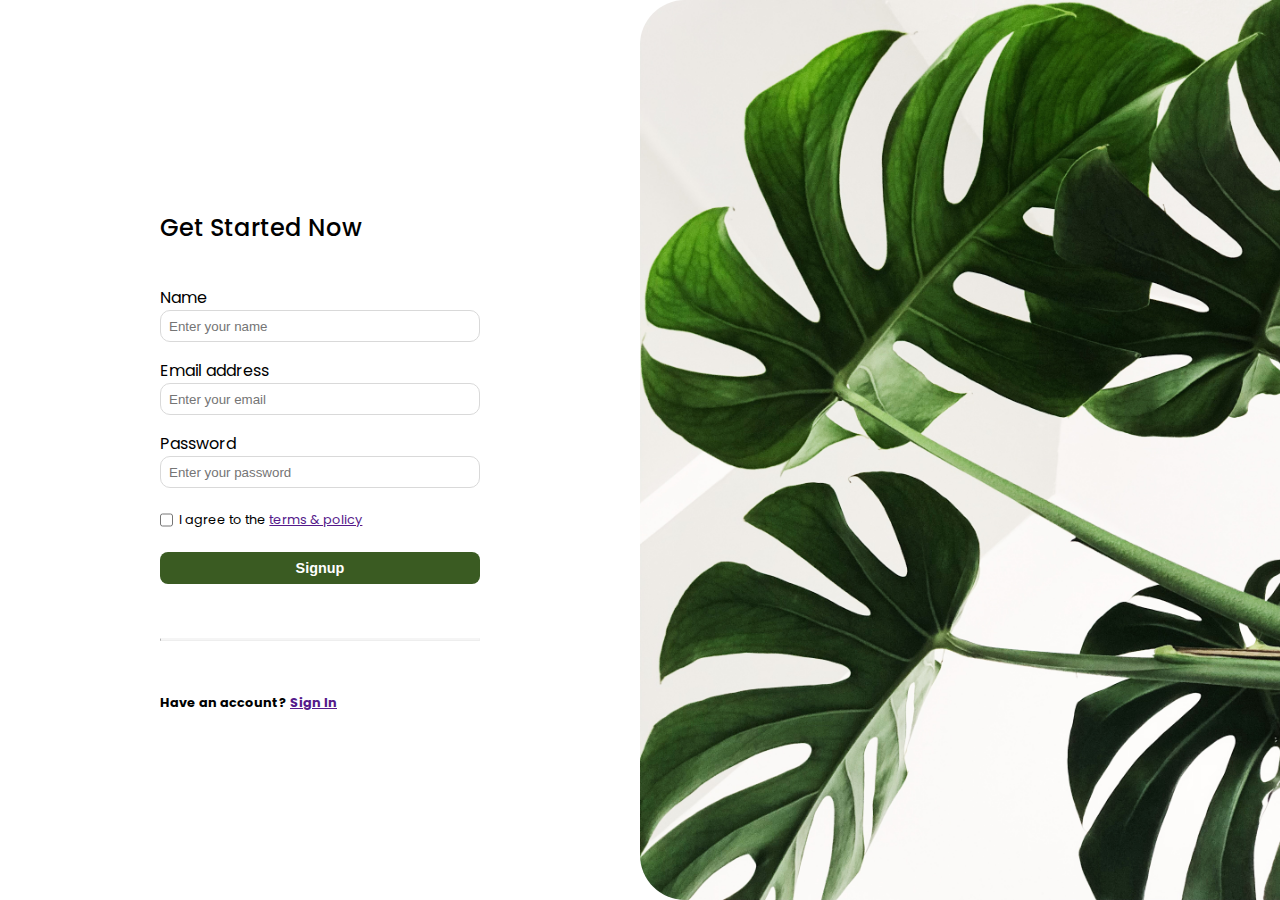
==== index.html @ bd4b45c3 "initial commit" ====
<!DOCTYPE html>
<html lang="en">
  <!-- 
    Design by Bhakthi Manjari 
        https://www.uxcrush.com/figma-desktop-signup-login-page/
    -->
  <head>
    <meta charset="UTF-8" />
    <meta http-equiv="X-UA-Compatible" content="IE=edge" />
    <meta name="viewport" content="width=device-width, initial-scale=1.0" />
    <link rel="preconnect" href="https://fonts.googleapis.com" />
    <link rel="preconnect" href="https://fonts.gstatic.com" crossorigin />
    <link
      href="https://fonts.googleapis.com/css2?family=Poppins:wght@500&display=swap"
      rel="stylesheet"
    />
    <link rel="stylesheet" href="style.css" />
    <title>Login Page</title>
  </head>
  <body>
    <main>
      <div class="login-container">
        <div class="login">
          <h1>Get Started Now</h1>
          <form>
            <div class="text-input">
              <label for="name">Name</label>
              <input
                type="text"
                id="name"
                name="name"
                placeholder="Enter your name"
              />
            </div>
            <div class="text-input">
              <label for="email">Email address</label>
              <input
                type="text"
                id="email"
                name="email"
                placeholder="Enter your email"
              />
            </div>
            <div class="text-input">
              <label for="password">Password</label>
              <input
                type="password"
                id="password"
                name="password"
                placeholder="Enter your password"
              />
            </div>
            <div class="checkbox-container" id="checkbox-terms">
              <input type="checkbox" id="agree-terms" name="agree-terms" />
              <label for="agree-terms"
                >I agree to the <a href="">terms & policy</a></label
              >
            </div>
            <div class="checkbox-container" id="checkbox-remember">
              <input type="checkbox" id="remember-me" name="remember-me" />
              <label for="remember-me">Remember for 30 days</label>
            </div>
            <input class="signup-button" type="submit" value="Signup" />
          </form>
          <div class="alternatives">
            <div class="divider">
              <hr />
            </div>
            <div class="signin-options">
              <div class="signin-google"></div>
              <div class="signin-apple"></div>
              <h2>Have an account? <a href="">Sign In</a></h2>
            </div>
          </div>
        </div>
      </div>
      <div class="side-image"></div>
    </main>
  </body>
</html>
---- style.css ----
* {
  margin: 0;
  padding: 0;
  box-sizing: border-box;
}

:root {
  background-color: #ffffff;
  font-family: "Poppins", sans-serif;
}
input {
  display: block;
  width: 100%;
}

input {
  border: 1px solid #d9d9d9;
  border-radius: 10px;
  height: 2rem;
  padding-left: 0.5rem;
}

.checkbox-container {
  display: flex;
  align-items: center;
  gap: 0.4rem;
  font-size: 0.8rem;
}

.checkbox-container > input {
  display: inline;
  width: auto;
}

main {
  display: flex;
  justify-content: space-between;
}

.login-container {
  display: flex;
  justify-content: center;
  align-items: center;
  flex: 1;
}

.side-image {
  width: 50vw;
  height: 100vh;
  background-size: cover;
  background-position: left;
  background-image: url("./plant.jpg");
  border-radius: 45px 0 0 45px;
  /* background-size: 50 */
}

.login {
  width: 20rem;
  height: 30rem;
}

.login > form {
  display: flex;
  flex-direction: column;
  justify-content: space-around;
  gap: 1rem;
}

.login > h1 {
  font-size: 1.5rem;
  font-weight: 500;
  margin-bottom: 2.5rem;
}

.text-input {
  width: 100%;
}

#checkbox-remember {
  display: none;
}

.signup-button {
  font-size: 0.9rem;
  font-weight: bold;
  color: #ffffff;
  background-color: #3a5b22;
  border-radius: 0.5rem;
  padding: 0.3rem;
  border: none;
  cursor: pointer;
}

.alternatives {
  height: 8rem;
  display: flex;
  flex-direction: column;
}

.alternatives > .divider {
  flex: 1;
  height: 5rem;
  display: flex;
  flex-direction: column;
  justify-content: center;
}
.divider > hr {
  border-top: 2px solid #f5f5f5;
}

.signin-options > h2 {
  font-size: 0.8rem;
}
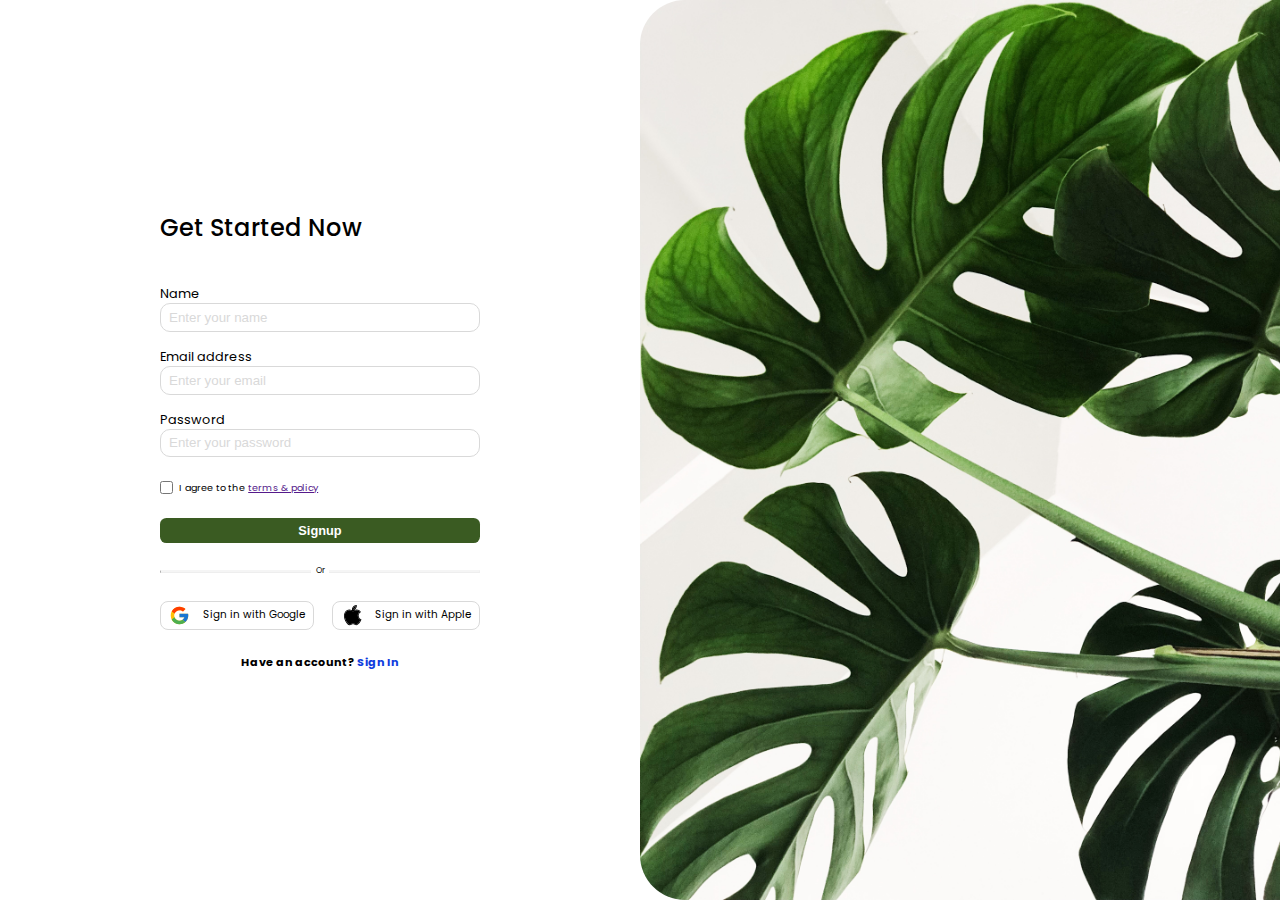
==== commit 3b30d224: "add signin options" ====
--- a/index.html
+++ b/index.html
@@ -65,12 +65,21 @@
           <div class="alternatives">
             <div class="divider">
               <hr />
+              <div class="hr-text-container">
+                <div class="hr-text">Or</div>
+              </div>
             </div>
             <div class="signin-options">
-              <div class="signin-google"></div>
-              <div class="signin-apple"></div>
-              <h2>Have an account? <a href="">Sign In</a></h2>
+              <div class="signin-google signin-button">
+                <img src="icons8-google 1.svg" />
+                Sign in with Google
+              </div>
+              <div class="signin-apple signin-button">
+                <img src="icons8-apple-logo 1.svg" />
+                Sign in with Apple
+              </div>
             </div>
+            <h2>Have an account? <a href="">Sign In</a></h2>
           </div>
         </div>
       </div>
--- a/style.css
+++ b/style.css
@@ -8,28 +8,21 @@
   background-color: #ffffff;
   font-family: "Poppins", sans-serif;
 }
-input {
-  display: block;
-  width: 100%;
-}
 
 input {
   border: 1px solid #d9d9d9;
   border-radius: 10px;
-  height: 2rem;
+  height: 1.8rem;
+  width: 100%;
   padding-left: 0.5rem;
 }
 
-.checkbox-container {
-  display: flex;
-  align-items: center;
-  gap: 0.4rem;
-  font-size: 0.8rem;
+input::placeholder {
+  color: #d9d9d9;
 }
 
-.checkbox-container > input {
-  display: inline;
-  width: auto;
+input[type="checkbox"] {
+  width: 0.8rem;
 }
 
 main {
@@ -42,6 +35,7 @@
   justify-content: center;
   align-items: center;
   flex: 1;
+  height: 100vh;
 }
 
 .side-image {
@@ -51,19 +45,11 @@
   background-position: left;
   background-image: url("./plant.jpg");
   border-radius: 45px 0 0 45px;
-  /* background-size: 50 */
 }
 
 .login {
   width: 20rem;
   height: 30rem;
-}
-
-.login > form {
-  display: flex;
-  flex-direction: column;
-  justify-content: space-around;
-  gap: 1rem;
 }
 
 .login > h1 {
@@ -72,8 +58,19 @@
   margin-bottom: 2.5rem;
 }
 
-.text-input {
-  width: 100%;
+.login > form {
+  display: flex;
+  flex-direction: column;
+  justify-content: space-around;
+  gap: 1rem;
+  font-size: 0.8rem;
+}
+
+.checkbox-container {
+  display: flex;
+  align-items: center;
+  gap: 0.4rem;
+  font-size: 0.6rem;
 }
 
 #checkbox-remember {
@@ -81,14 +78,18 @@
 }
 
 .signup-button {
-  font-size: 0.9rem;
+  font-size: 0.8rem;
   font-weight: bold;
   color: #ffffff;
   background-color: #3a5b22;
-  border-radius: 0.5rem;
-  padding: 0.3rem;
+  border-radius: 0.4rem;
   border: none;
   cursor: pointer;
+  flex: 0;
+  padding: 0.3rem;
+}
+.signup-button:hover {
+  background-color: #406823;
 }
 
 .alternatives {
@@ -99,15 +100,77 @@
 
 .alternatives > .divider {
   flex: 1;
-  height: 5rem;
   display: flex;
   flex-direction: column;
   justify-content: center;
 }
+
 .divider > hr {
   border-top: 2px solid #f5f5f5;
 }
 
-.signin-options > h2 {
-  font-size: 0.8rem;
+.hr-text-container {
+  position: relative;
+  display: flex;
+  justify-content: center;
 }
+.hr-text {
+  font-size: 0.5rem;
+  padding: 0.3rem;
+  background-color: #ffffff;
+  position: absolute;
+  top: -0.8rem;
+}
+
+.signin-options {
+  display: flex;
+  justify-content: space-between;
+}
+.signin-button {
+  display: flex;
+  align-items: center;
+  gap: 0.8rem;
+  font-size: 0.65rem;
+  white-space: nowrap;
+  border: 1px solid #d9d9d9;
+  border-radius: 0.5rem;
+  padding: 0.2rem 0.5rem;
+  cursor: pointer;
+}
+
+.signin-button:hover {
+  background-color: #f5f5f5;
+}
+
+.signin-button > img {
+  width: 1.3rem;
+}
+
+.alternatives > h2 {
+  margin-top: 1.5rem;
+  font-size: 0.7rem;
+  text-align: center;
+}
+
+.alternatives > h2 > a {
+  color: #0f3dde;
+  text-decoration: none;
+}
+
+@media only screen and (max-width: 800px) {
+  main {
+    flex-direction: column;
+    gap: 2rem;
+  }
+
+  .side-image {
+    order: 1;
+    height: 10rem;
+    width: 100%;
+    background-position-y: -120px;
+    border-radius: 0 0 45px 45px;
+  }
+  .login-container {
+    order: 2;
+  }
+}
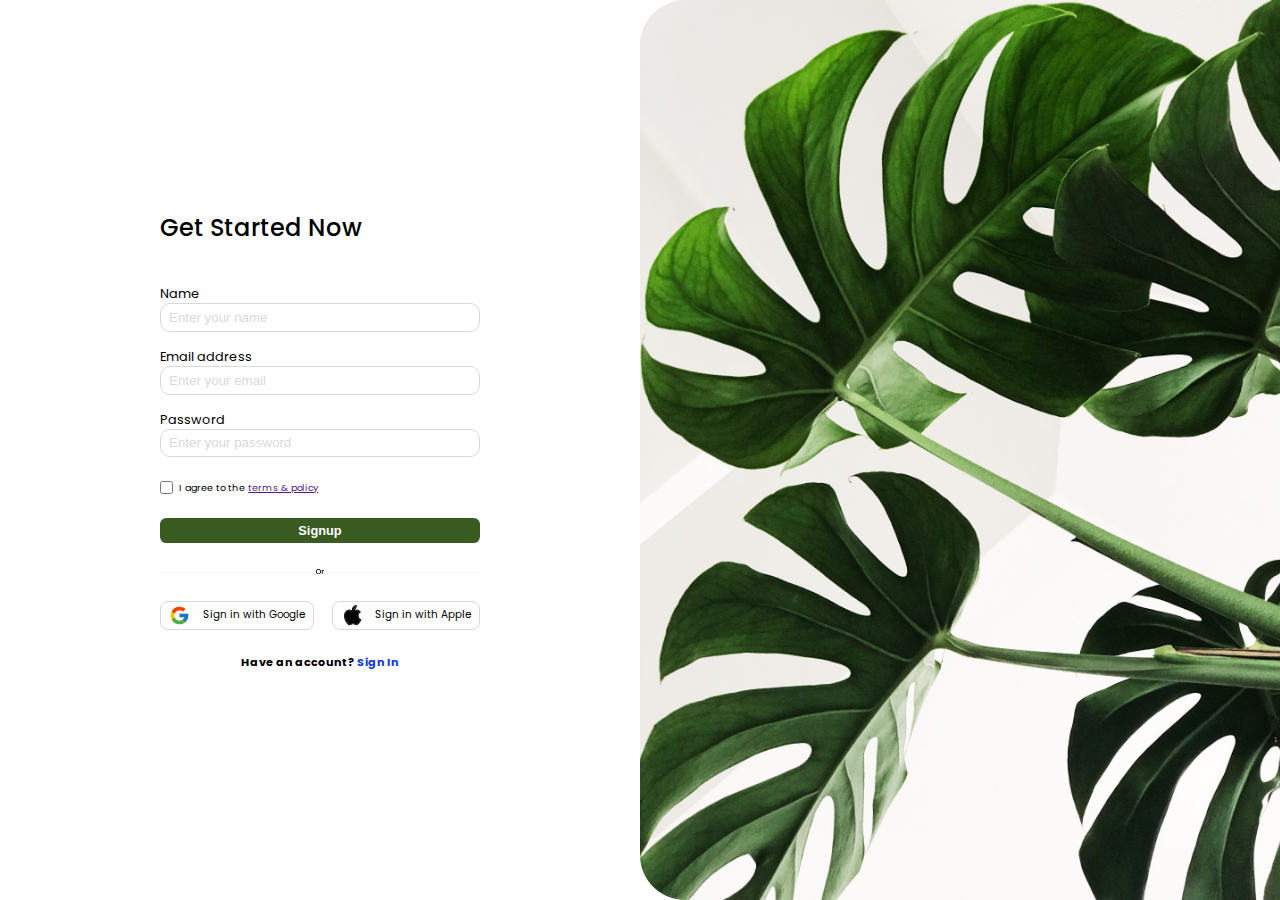
==== commit 4253b342: "add divider svg, fix divider spacing" ====
--- a/index.html
+++ b/index.html
@@ -14,7 +14,7 @@
       href="https://fonts.googleapis.com/css2?family=Poppins:wght@500&display=swap"
       rel="stylesheet"
     />
-    <link rel="stylesheet" href="style.css" />
+    <link rel="stylesheet" href="styles/style.css" />
     <title>Login Page</title>
   </head>
   <body>
@@ -63,19 +63,14 @@
             <input class="signup-button" type="submit" value="Signup" />
           </form>
           <div class="alternatives">
-            <div class="divider">
-              <hr />
-              <div class="hr-text-container">
-                <div class="hr-text">Or</div>
-              </div>
-            </div>
+            <img class="divider" src="assets/divider.svg" />
             <div class="signin-options">
               <div class="signin-google signin-button">
-                <img src="icons8-google 1.svg" />
+                <img src="assets/google-logo.svg" />
                 Sign in with Google
               </div>
               <div class="signin-apple signin-button">
-                <img src="icons8-apple-logo 1.svg" />
+                <img src="assets/apple-logo.svg" />
                 Sign in with Apple
               </div>
             </div>
--- a/styles/style.css
+++ b/styles/style.css
@@ -0,0 +1,156 @@
+* {
+  margin: 0;
+  padding: 0;
+  box-sizing: border-box;
+}
+
+:root {
+  background-color: #ffffff;
+  font-family: "Poppins", sans-serif;
+}
+
+input {
+  border: 1px solid #d9d9d9;
+  border-radius: 10px;
+  height: 1.8rem;
+  width: 100%;
+  padding-left: 0.5rem;
+}
+
+input::placeholder {
+  color: #d9d9d9;
+}
+
+input[type="checkbox"] {
+  width: 0.8rem;
+}
+
+main {
+  display: flex;
+  justify-content: space-between;
+}
+
+.login-container {
+  display: flex;
+  justify-content: center;
+  align-items: center;
+  flex: 1;
+  height: 100vh;
+}
+
+.side-image {
+  width: 50vw;
+  height: 100vh;
+  background-size: cover;
+  background-position: left;
+  background-image: url("../assets/plant.jpg");
+  border-radius: 45px 0 0 45px;
+}
+
+.login {
+  width: 20rem;
+  height: 30rem;
+}
+
+.login > h1 {
+  font-size: 1.5rem;
+  font-weight: 500;
+  margin-bottom: 2.5rem;
+}
+
+.login > form {
+  display: flex;
+  flex-direction: column;
+  justify-content: space-around;
+  gap: 1rem;
+  font-size: 0.8rem;
+}
+
+.checkbox-container {
+  display: flex;
+  align-items: center;
+  gap: 0.4rem;
+  font-size: 0.6rem;
+}
+
+#checkbox-remember {
+  display: none;
+}
+
+.signup-button {
+  font-size: 0.8rem;
+  font-weight: bold;
+  color: #ffffff;
+  background-color: #3a5b22;
+  border-radius: 0.4rem;
+  border: none;
+  cursor: pointer;
+  flex: 0;
+  padding: 0.3rem;
+}
+.signup-button:hover {
+  background-color: #406823;
+}
+
+.alternatives {
+  height: 8rem;
+  display: flex;
+  flex-direction: column;
+}
+
+.divider {
+  flex-grow: 1;
+}
+
+.signin-options {
+  display: flex;
+  justify-content: space-between;
+}
+.signin-button {
+  display: flex;
+  align-items: center;
+  gap: 0.8rem;
+  font-size: 0.65rem;
+  white-space: nowrap;
+  border: 1px solid #d9d9d9;
+  border-radius: 0.5rem;
+  padding: 0.2rem 0.5rem;
+  cursor: pointer;
+}
+
+.signin-button:hover {
+  background-color: #f5f5f5;
+}
+
+.signin-button > img {
+  width: 1.3rem;
+}
+
+.alternatives > h2 {
+  margin-top: 1.5rem;
+  font-size: 0.7rem;
+  text-align: center;
+}
+
+.alternatives > h2 > a {
+  color: #0f3dde;
+  text-decoration: none;
+}
+
+@media only screen and (max-width: 800px) {
+  main {
+    flex-direction: column;
+    gap: 2rem;
+  }
+
+  .side-image {
+    order: 1;
+    height: 10rem;
+    width: 100%;
+    background-position-y: -120px;
+    border-radius: 0 0 45px 45px;
+  }
+  .login-container {
+    order: 2;
+  }
+}
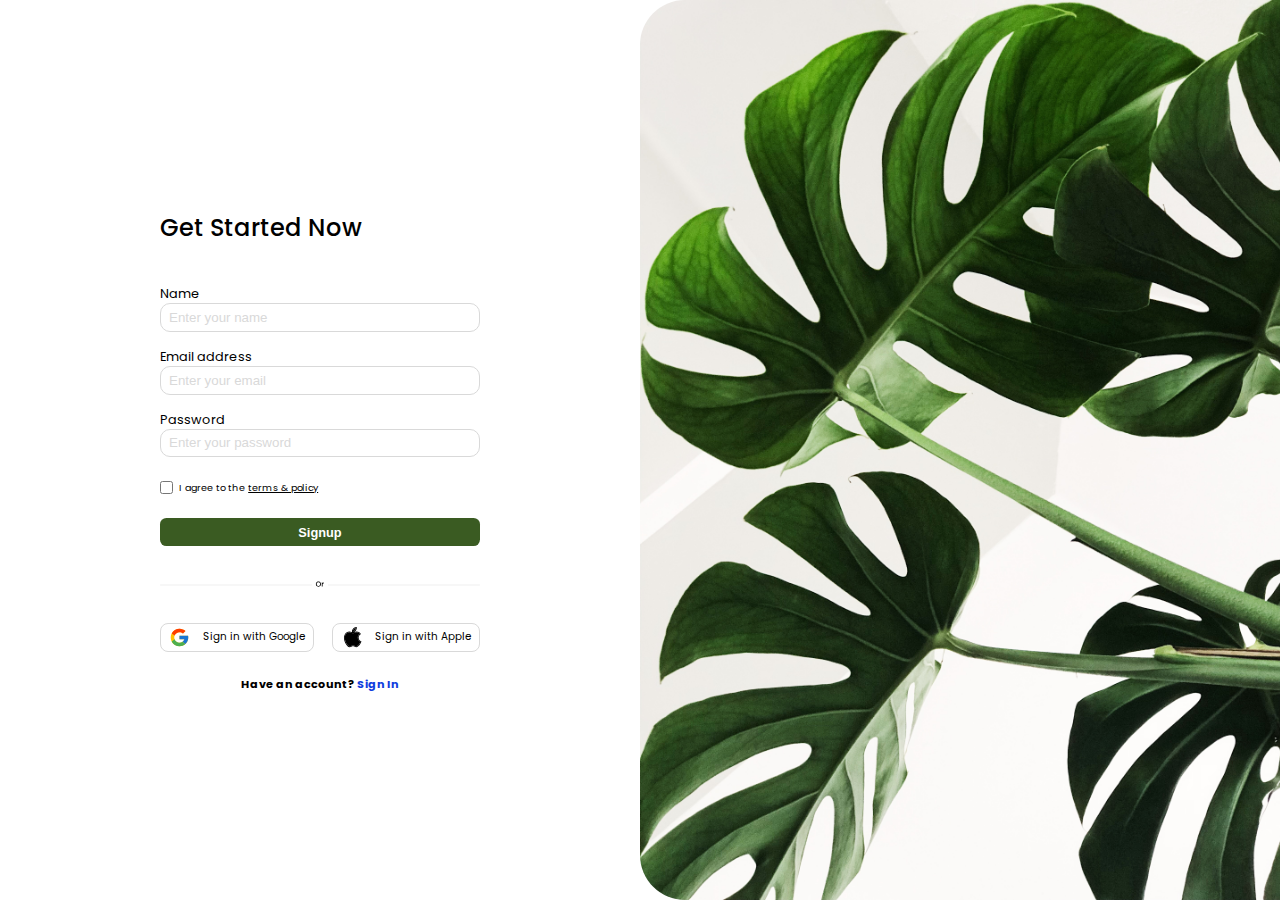
==== commit 8a4f1e1a: "update variable names, terms and policy link color" ====
--- a/index.html
+++ b/index.html
@@ -18,32 +18,35 @@
     <title>Login Page</title>
   </head>
   <body>
-    <main>
+    <main class="main">
       <div class="login-container">
         <div class="login">
-          <h1>Get Started Now</h1>
-          <form>
-            <div class="text-input">
+          <h1 class="login-header">Get Started Now</h1>
+          <form class="login-form">
+            <div>
               <label for="name">Name</label>
               <input
+                class="input input-text"
                 type="text"
                 id="name"
                 name="name"
                 placeholder="Enter your name"
               />
             </div>
-            <div class="text-input">
+            <div>
               <label for="email">Email address</label>
               <input
+                class="input input-text"
                 type="text"
                 id="email"
                 name="email"
                 placeholder="Enter your email"
               />
             </div>
-            <div class="text-input">
+            <div>
               <label for="password">Password</label>
               <input
+                class="input input-text"
                 type="password"
                 id="password"
                 name="password"
@@ -51,14 +54,16 @@
               />
             </div>
             <div class="checkbox-container" id="checkbox-terms">
-              <input type="checkbox" id="agree-terms" name="agree-terms" />
+              <input
+                class="input checkbox"
+                type="checkbox"
+                id="agree-terms"
+                name="agree-terms"
+              />
               <label for="agree-terms"
-                >I agree to the <a href="">terms & policy</a></label
+                >I agree to the
+                <a class="terms-link" href="">terms & policy</a></label
               >
-            </div>
-            <div class="checkbox-container" id="checkbox-remember">
-              <input type="checkbox" id="remember-me" name="remember-me" />
-              <label for="remember-me">Remember for 30 days</label>
             </div>
             <input class="signup-button" type="submit" value="Signup" />
           </form>
@@ -66,15 +71,18 @@
             <img class="divider" src="assets/divider.svg" />
             <div class="signin-options">
               <div class="signin-google signin-button">
-                <img src="assets/google-logo.svg" />
+                <img class="signin-button-img" src="assets/google-logo.svg" />
                 Sign in with Google
               </div>
               <div class="signin-apple signin-button">
-                <img src="assets/apple-logo.svg" />
+                <img class="signin-button-img" src="assets/apple-logo.svg" />
                 Sign in with Apple
               </div>
             </div>
-            <h2>Have an account? <a href="">Sign In</a></h2>
+            <h3 class="login-existing">
+              Have an account?
+              <a class="login-existing-link" href="login.html">Sign In</a>
+            </h3>
           </div>
         </div>
       </div>
--- a/styles/style.css
+++ b/styles/style.css
@@ -5,27 +5,47 @@
 }
 
 :root {
-  background-color: #ffffff;
+  --color-background: #ffffff;
+  --dim-background: #f5f5f5;
+  --extra-dim-background: #d9d9d9;
+  --color-text: #000000;
+
+  --color-ui-primary: #3a5b22;
+  --hilite-ui-primary: #406823;
+  --color-ui-primary-text: var(--color-background);
+
+  --color-text-secondary: #0f3dde;
+  --dim-text-secondary: #0c2a92;
+
+  background-color: var(--color-background);
+  color: var(--color-text);
   font-family: "Poppins", sans-serif;
 }
 
-input {
-  border: 1px solid #d9d9d9;
+.input {
+  height: 1.8rem;
+}
+
+.input-text {
+  border: 1px solid var(--extra-dim-background);
   border-radius: 10px;
-  height: 1.8rem;
   width: 100%;
   padding-left: 0.5rem;
 }
 
-input::placeholder {
-  color: #d9d9d9;
+.checkbox {
+  flex-shrink: 1;
 }
 
-input[type="checkbox"] {
+.input::placeholder {
+  color: var(--extra-dim-background);
+}
+
+.input[type="checkbox"] {
   width: 0.8rem;
 }
 
-main {
+.main {
   display: flex;
   justify-content: space-between;
 }
@@ -52,18 +72,31 @@
   height: 30rem;
 }
 
-.login > h1 {
+.login-header {
   font-size: 1.5rem;
   font-weight: 500;
-  margin-bottom: 2.5rem;
+  margin-bottom: 0.5rem;
 }
 
-.login > form {
+.login-text {
+  font-size: 0.8rem;
+}
+
+.login-form {
   display: flex;
   flex-direction: column;
   justify-content: space-around;
   gap: 1rem;
   font-size: 0.8rem;
+  margin-top: 2.5rem;
+}
+
+.forgot-password-link {
+  color: var(--dim-text-secondary);
+  text-align: right;
+  float: right;
+  font-size: 0.6rem;
+  text-decoration: none;
 }
 
 .checkbox-container {
@@ -73,23 +106,23 @@
   font-size: 0.6rem;
 }
 
-#checkbox-remember {
-  display: none;
+.terms-link:visited {
+  color: var(--color-text);
 }
 
 .signup-button {
   font-size: 0.8rem;
   font-weight: bold;
-  color: #ffffff;
-  background-color: #3a5b22;
+  color: var(--color-ui-primary-text);
+  background-color: var(--color-ui-primary);
   border-radius: 0.4rem;
   border: none;
   cursor: pointer;
   flex: 0;
-  padding: 0.3rem;
+  padding: 0.4rem;
 }
 .signup-button:hover {
-  background-color: #406823;
+  background-color: var(--hilite-ui-primary);
 }
 
 .alternatives {
@@ -100,6 +133,7 @@
 
 .divider {
   flex-grow: 1;
+  margin: 2rem 0;
 }
 
 .signin-options {
@@ -112,28 +146,28 @@
   gap: 0.8rem;
   font-size: 0.65rem;
   white-space: nowrap;
-  border: 1px solid #d9d9d9;
+  border: 1px solid var(--extra-dim-background);
   border-radius: 0.5rem;
   padding: 0.2rem 0.5rem;
   cursor: pointer;
 }
 
 .signin-button:hover {
-  background-color: #f5f5f5;
+  background-color: var(--dim-background);
 }
 
-.signin-button > img {
+.signin-button-img {
   width: 1.3rem;
 }
 
-.alternatives > h2 {
+.login-existing {
   margin-top: 1.5rem;
   font-size: 0.7rem;
   text-align: center;
 }
 
-.alternatives > h2 > a {
-  color: #0f3dde;
+.login-existing-link {
+  color: var(--color-text-secondary);
   text-decoration: none;
 }
 
